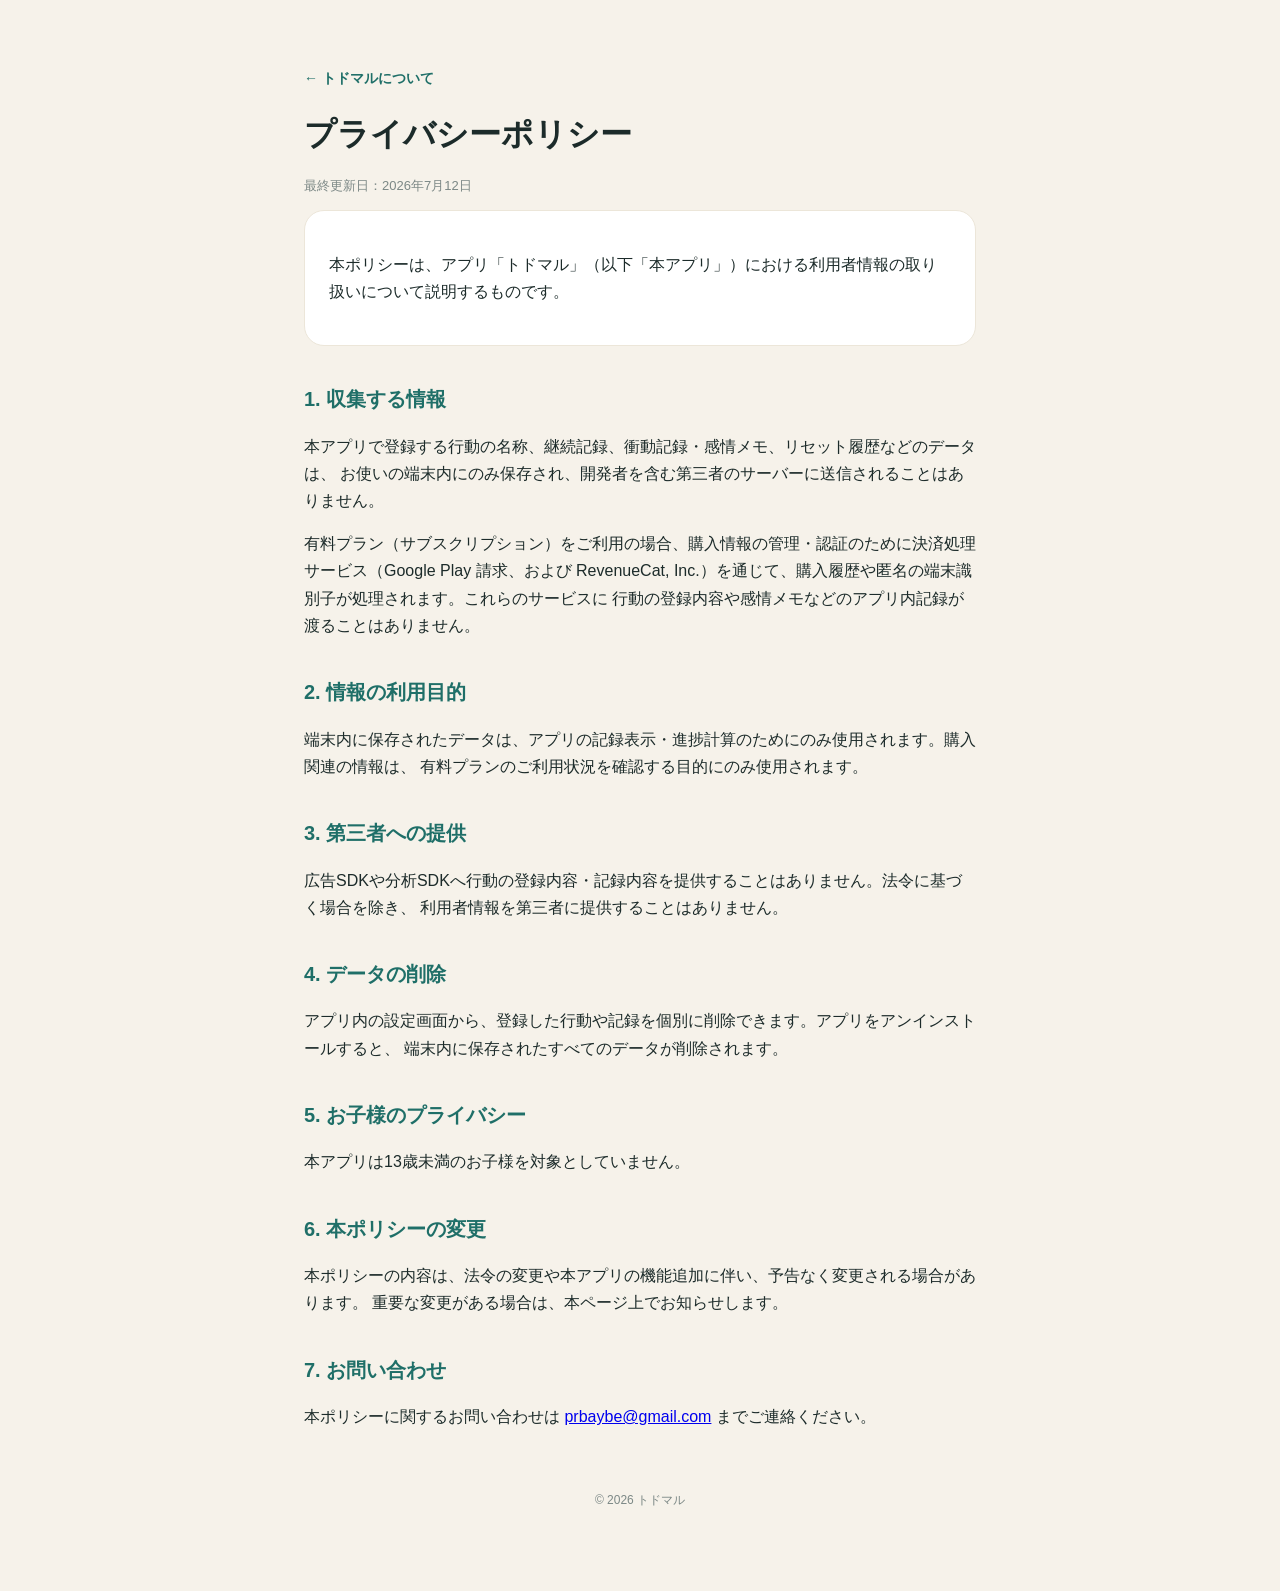
==== privacy.html @ 00b3ee55 "Initial site: landing page and privacy policy" ====
<!doctype html>
<html lang="ja">
<head>
<meta charset="utf-8">
<meta name="viewport" content="width=device-width, initial-scale=1">
<title>プライバシーポリシー | トドマル</title>
<link rel="icon" href="data:,">
<link rel="stylesheet" href="style.css">
</head>
<body>
<div class="wrap">

  <p><a class="back" href="index.html">← トドマルについて</a></p>
  <h1>プライバシーポリシー</h1>
  <p class="updated">最終更新日：2026年7月12日</p>

  <div class="card">
    <p>
      本ポリシーは、アプリ「トドマル」（以下「本アプリ」）における利用者情報の取り扱いについて説明するものです。
    </p>
  </div>

  <h2>1. 収集する情報</h2>
  <p>
    本アプリで登録する行動の名称、継続記録、衝動記録・感情メモ、リセット履歴などのデータは、
    お使いの端末内にのみ保存され、開発者を含む第三者のサーバーに送信されることはありません。
  </p>
  <p>
    有料プラン（サブスクリプション）をご利用の場合、購入情報の管理・認証のために決済処理サービス（Google Play
    請求、および RevenueCat, Inc.）を通じて、購入履歴や匿名の端末識別子が処理されます。これらのサービスに
    行動の登録内容や感情メモなどのアプリ内記録が渡ることはありません。
  </p>

  <h2>2. 情報の利用目的</h2>
  <p>
    端末内に保存されたデータは、アプリの記録表示・進捗計算のためにのみ使用されます。購入関連の情報は、
    有料プランのご利用状況を確認する目的にのみ使用されます。
  </p>

  <h2>3. 第三者への提供</h2>
  <p>
    広告SDKや分析SDKへ行動の登録内容・記録内容を提供することはありません。法令に基づく場合を除き、
    利用者情報を第三者に提供することはありません。
  </p>

  <h2>4. データの削除</h2>
  <p>
    アプリ内の設定画面から、登録した行動や記録を個別に削除できます。アプリをアンインストールすると、
    端末内に保存されたすべてのデータが削除されます。
  </p>

  <h2>5. お子様のプライバシー</h2>
  <p>
    本アプリは13歳未満のお子様を対象としていません。
  </p>

  <h2>6. 本ポリシーの変更</h2>
  <p>
    本ポリシーの内容は、法令の変更や本アプリの機能追加に伴い、予告なく変更される場合があります。
    重要な変更がある場合は、本ページ上でお知らせします。
  </p>

  <h2>7. お問い合わせ</h2>
  <p>
    本ポリシーに関するお問い合わせは <a href="mailto:prbaybe@gmail.com">prbaybe@gmail.com</a> までご連絡ください。
  </p>

  <footer>
    &copy; 2026 トドマル
  </footer>

</div>
</body>
</html>
---- style.css ----
:root {
  --bg: #F6F2EA;
  --card: #FFFFFF;
  --card-border: #ECE6D9;
  --text: #1C2B2A;
  --subtext: #7C8886;
  --teal: #1F6F68;
  --orange: #E8663D;
}

* { box-sizing: border-box; }

body {
  margin: 0;
  background: var(--bg);
  color: var(--text);
  font-family: -apple-system, BlinkMacSystemFont, "Segoe UI", Roboto, "Hiragino Kaku Gothic ProN", "Noto Sans JP", sans-serif;
  line-height: 1.7;
}

.wrap {
  max-width: 720px;
  margin: 0 auto;
  padding: 48px 24px 80px;
}

header.hero {
  text-align: center;
  margin-bottom: 40px;
}

.appname {
  color: var(--teal);
  font-weight: 800;
  font-size: 14px;
  letter-spacing: 3px;
}

h1 {
  font-size: 32px;
  margin: 8px 0 12px;
}

.tagline {
  color: var(--subtext);
  font-size: 16px;
  max-width: 480px;
  margin: 0 auto;
}

.card {
  background: var(--card);
  border: 1px solid var(--card-border);
  border-radius: 20px;
  padding: 24px;
  margin-bottom: 16px;
}

.features {
  list-style: none;
  padding: 0;
  margin: 0;
  display: grid;
  gap: 12px;
}

.features li {
  background: var(--card);
  border: 1px solid var(--card-border);
  border-radius: 16px;
  padding: 16px 20px;
  display: flex;
  gap: 12px;
  align-items: flex-start;
}

.features .dot {
  color: var(--orange);
  font-weight: 800;
  flex-shrink: 0;
}

.cta {
  display: flex;
  gap: 12px;
  justify-content: center;
  flex-wrap: wrap;
  margin-top: 32px;
}

.btn {
  display: inline-block;
  padding: 12px 24px;
  border-radius: 999px;
  text-decoration: none;
  font-weight: 700;
  font-size: 14px;
}

.btn.primary {
  background: var(--orange);
  color: #fff;
}

.btn.secondary {
  background: transparent;
  color: var(--teal);
  border: 1.5px solid var(--teal);
}

footer {
  text-align: center;
  color: var(--subtext);
  font-size: 12px;
  margin-top: 60px;
}

footer a { color: var(--subtext); }

h2 {
  font-size: 20px;
  color: var(--teal);
  margin-top: 36px;
}

p, li { color: var(--text); }

.updated {
  color: var(--subtext);
  font-size: 13px;
}

a.back {
  color: var(--teal);
  font-weight: 700;
  text-decoration: none;
  font-size: 14px;
}
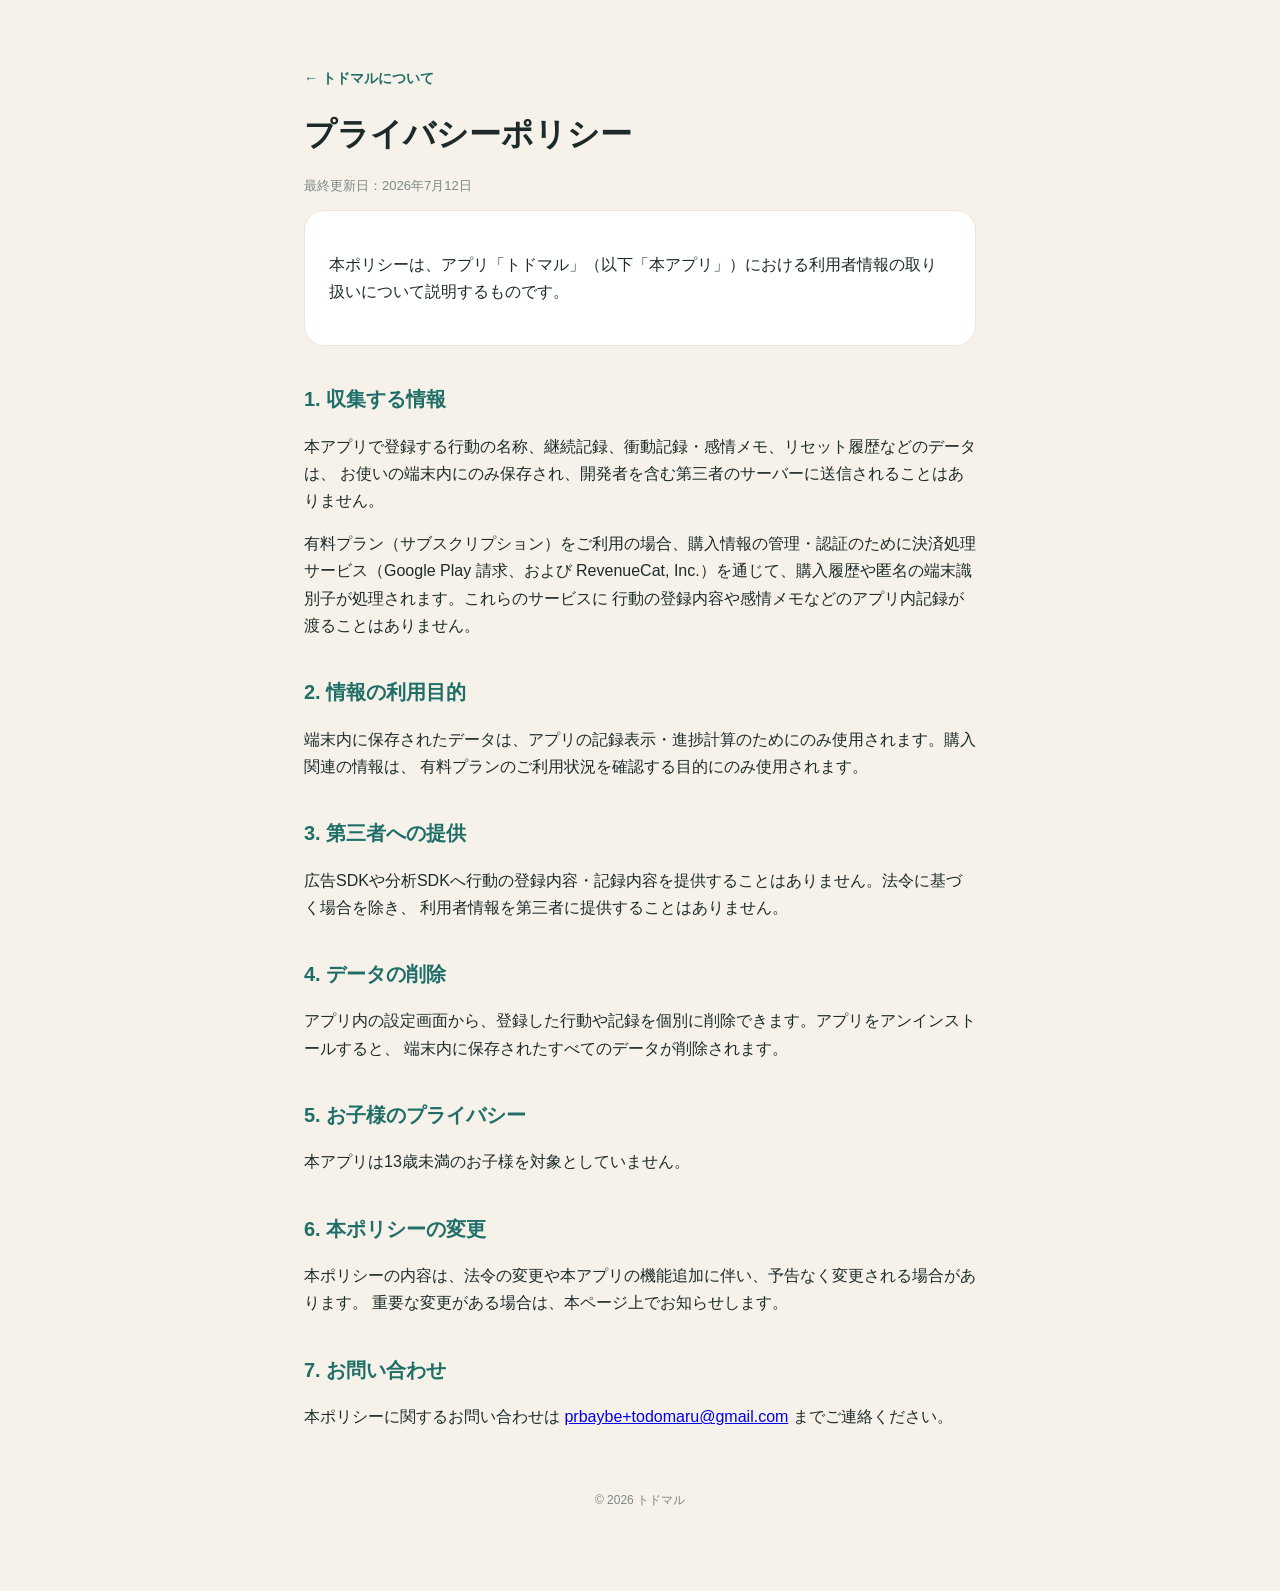
==== commit ef84b55b: "Update contact email to alias" ====
--- a/privacy.html
+++ b/privacy.html
@@ -62,7 +62,7 @@
 
   <h2>7. お問い合わせ</h2>
   <p>
-    本ポリシーに関するお問い合わせは <a href="mailto:prbaybe@gmail.com">prbaybe@gmail.com</a> までご連絡ください。
+    本ポリシーに関するお問い合わせは <a href="mailto:prbaybe+todomaru@gmail.com">prbaybe+todomaru@gmail.com</a> までご連絡ください。
   </p>
 
   <footer>
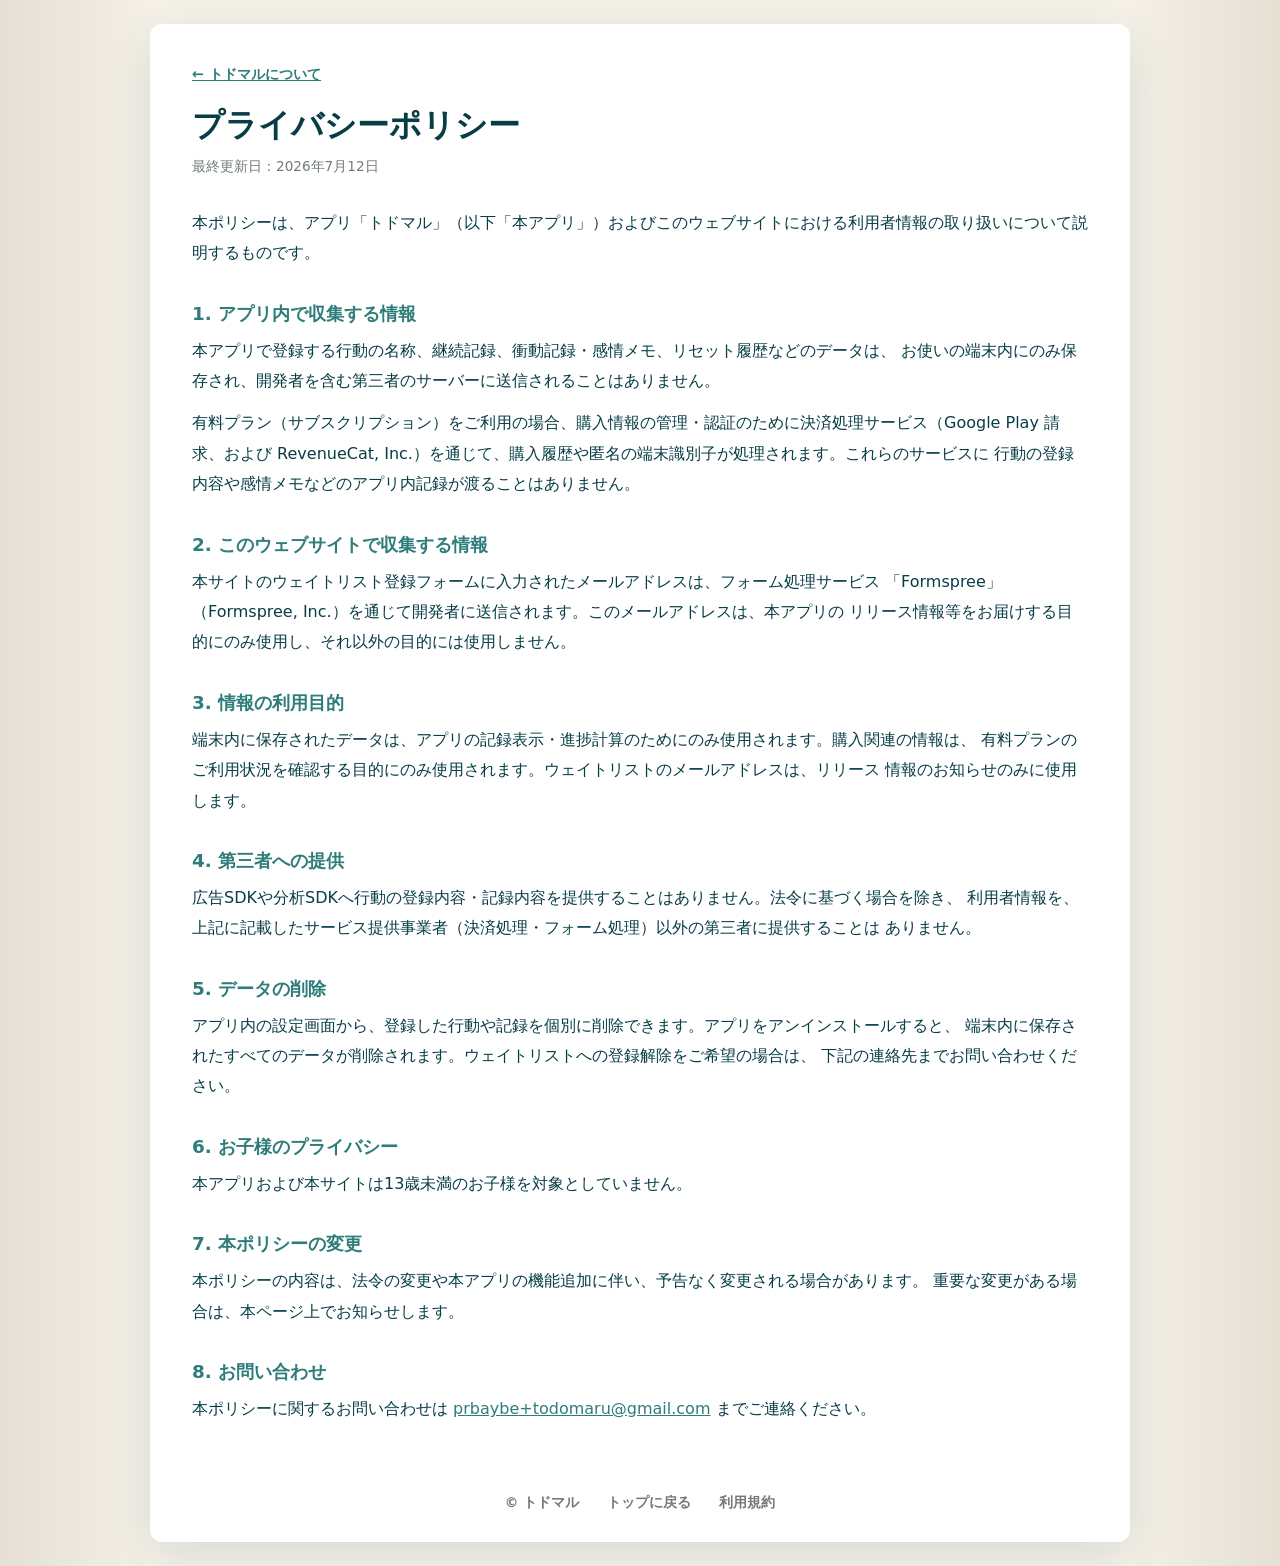
==== commit 285b574a: "Replace with full landing page design, add terms page, wire waitlist form to Formspree" ====
--- a/privacy.html
+++ b/privacy.html
@@ -4,71 +4,82 @@
 <meta charset="utf-8">
 <meta name="viewport" content="width=device-width, initial-scale=1">
 <title>プライバシーポリシー | トドマル</title>
-<link rel="icon" href="data:,">
-<link rel="stylesheet" href="style.css">
+<link rel="stylesheet" href="./styles.css">
 </head>
 <body>
-<div class="wrap">
+<main class="lp-card">
+  <div class="legal">
+    <a class="back-link" href="./index.html">← トドマルについて</a>
+    <h1>プライバシーポリシー</h1>
+    <p class="updated">最終更新日：2026年7月12日</p>
 
-  <p><a class="back" href="index.html">← トドマルについて</a></p>
-  <h1>プライバシーポリシー</h1>
-  <p class="updated">最終更新日：2026年7月12日</p>
+    <p>
+      本ポリシーは、アプリ「トドマル」（以下「本アプリ」）およびこのウェブサイトにおける利用者情報の取り扱いについて説明するものです。
+    </p>
 
-  <div class="card">
+    <h2>1. アプリ内で収集する情報</h2>
     <p>
-      本ポリシーは、アプリ「トドマル」（以下「本アプリ」）における利用者情報の取り扱いについて説明するものです。
+      本アプリで登録する行動の名称、継続記録、衝動記録・感情メモ、リセット履歴などのデータは、
+      お使いの端末内にのみ保存され、開発者を含む第三者のサーバーに送信されることはありません。
+    </p>
+    <p>
+      有料プラン（サブスクリプション）をご利用の場合、購入情報の管理・認証のために決済処理サービス（Google Play
+      請求、および RevenueCat, Inc.）を通じて、購入履歴や匿名の端末識別子が処理されます。これらのサービスに
+      行動の登録内容や感情メモなどのアプリ内記録が渡ることはありません。
+    </p>
+
+    <h2>2. このウェブサイトで収集する情報</h2>
+    <p>
+      本サイトのウェイトリスト登録フォームに入力されたメールアドレスは、フォーム処理サービス
+      「Formspree」（Formspree, Inc.）を通じて開発者に送信されます。このメールアドレスは、本アプリの
+      リリース情報等をお届けする目的にのみ使用し、それ以外の目的には使用しません。
+    </p>
+
+    <h2>3. 情報の利用目的</h2>
+    <p>
+      端末内に保存されたデータは、アプリの記録表示・進捗計算のためにのみ使用されます。購入関連の情報は、
+      有料プランのご利用状況を確認する目的にのみ使用されます。ウェイトリストのメールアドレスは、リリース
+      情報のお知らせのみに使用します。
+    </p>
+
+    <h2>4. 第三者への提供</h2>
+    <p>
+      広告SDKや分析SDKへ行動の登録内容・記録内容を提供することはありません。法令に基づく場合を除き、
+      利用者情報を、上記に記載したサービス提供事業者（決済処理・フォーム処理）以外の第三者に提供することは
+      ありません。
+    </p>
+
+    <h2>5. データの削除</h2>
+    <p>
+      アプリ内の設定画面から、登録した行動や記録を個別に削除できます。アプリをアンインストールすると、
+      端末内に保存されたすべてのデータが削除されます。ウェイトリストへの登録解除をご希望の場合は、
+      下記の連絡先までお問い合わせください。
+    </p>
+
+    <h2>6. お子様のプライバシー</h2>
+    <p>
+      本アプリおよび本サイトは13歳未満のお子様を対象としていません。
+    </p>
+
+    <h2>7. 本ポリシーの変更</h2>
+    <p>
+      本ポリシーの内容は、法令の変更や本アプリの機能追加に伴い、予告なく変更される場合があります。
+      重要な変更がある場合は、本ページ上でお知らせします。
+    </p>
+
+    <h2>8. お問い合わせ</h2>
+    <p>
+      本ポリシーに関するお問い合わせは
+      <a href="mailto:prbaybe+todomaru@gmail.com">prbaybe+todomaru@gmail.com</a>
+      までご連絡ください。
     </p>
   </div>
 
-  <h2>1. 収集する情報</h2>
-  <p>
-    本アプリで登録する行動の名称、継続記録、衝動記録・感情メモ、リセット履歴などのデータは、
-    お使いの端末内にのみ保存され、開発者を含む第三者のサーバーに送信されることはありません。
-  </p>
-  <p>
-    有料プラン（サブスクリプション）をご利用の場合、購入情報の管理・認証のために決済処理サービス（Google Play
-    請求、および RevenueCat, Inc.）を通じて、購入履歴や匿名の端末識別子が処理されます。これらのサービスに
-    行動の登録内容や感情メモなどのアプリ内記録が渡ることはありません。
-  </p>
-
-  <h2>2. 情報の利用目的</h2>
-  <p>
-    端末内に保存されたデータは、アプリの記録表示・進捗計算のためにのみ使用されます。購入関連の情報は、
-    有料プランのご利用状況を確認する目的にのみ使用されます。
-  </p>
-
-  <h2>3. 第三者への提供</h2>
-  <p>
-    広告SDKや分析SDKへ行動の登録内容・記録内容を提供することはありません。法令に基づく場合を除き、
-    利用者情報を第三者に提供することはありません。
-  </p>
-
-  <h2>4. データの削除</h2>
-  <p>
-    アプリ内の設定画面から、登録した行動や記録を個別に削除できます。アプリをアンインストールすると、
-    端末内に保存されたすべてのデータが削除されます。
-  </p>
-
-  <h2>5. お子様のプライバシー</h2>
-  <p>
-    本アプリは13歳未満のお子様を対象としていません。
-  </p>
-
-  <h2>6. 本ポリシーの変更</h2>
-  <p>
-    本ポリシーの内容は、法令の変更や本アプリの機能追加に伴い、予告なく変更される場合があります。
-    重要な変更がある場合は、本ページ上でお知らせします。
-  </p>
-
-  <h2>7. お問い合わせ</h2>
-  <p>
-    本ポリシーに関するお問い合わせは <a href="mailto:prbaybe+todomaru@gmail.com">prbaybe+todomaru@gmail.com</a> までご連絡ください。
-  </p>
-
-  <footer>
-    &copy; 2026 トドマル
+  <footer class="footer">
+    <span>© トドマル</span>
+    <a href="./index.html">トップに戻る</a>
+    <a href="./terms.html">利用規約</a>
   </footer>
-
-</div>
+</main>
 </body>
 </html>
--- a/styles.css
+++ b/styles.css
@@ -0,0 +1,414 @@
+:root {
+  --teal: #2e7d7b;
+  --teal-ink: #073d45;
+  --coral: #e07856;
+  --coral-dark: #cc6548;
+  --paper: #f5f1e8;
+  --surface: #fffdf8;
+  --line: #e8ded3;
+  --muted: #727a7d;
+  --chip: #d8f0ec;
+}
+
+* {
+  box-sizing: border-box;
+}
+
+html {
+  scroll-behavior: smooth;
+}
+
+body {
+  margin: 0;
+  background: linear-gradient(90deg, #e5dfd4, var(--paper) 12%, var(--paper) 88%, #e5dfd4);
+  color: var(--teal-ink);
+  font-family: "Hiragino Sans", "Yu Gothic", "Yu Gothic UI", "Noto Sans JP", system-ui, sans-serif;
+}
+
+button,
+input {
+  font: inherit;
+}
+
+a {
+  color: inherit;
+  text-decoration: none;
+}
+
+.lp-card {
+  width: min(980px, calc(100% - 28px));
+  margin: 24px auto;
+  background: #fff;
+  border-radius: 12px;
+  box-shadow: 0 14px 50px rgba(7, 61, 69, 0.12);
+  overflow: hidden;
+}
+
+.topbar {
+  display: flex;
+  align-items: center;
+  justify-content: space-between;
+  gap: 18px;
+  padding: 30px 32px 16px;
+}
+
+.logo-link img {
+  display: block;
+  width: clamp(150px, 25vw, 208px);
+  height: auto;
+}
+
+.top-cta,
+.signup button {
+  border: 0;
+  border-radius: 999px;
+  background: var(--coral);
+  color: #fff;
+  cursor: pointer;
+  font-weight: 800;
+  line-height: 1;
+  box-shadow: 0 13px 24px rgba(224, 120, 86, 0.18);
+  transition: background 0.16s ease, transform 0.16s ease, box-shadow 0.16s ease;
+}
+
+.top-cta {
+  padding: 18px 30px;
+  white-space: nowrap;
+}
+
+.top-cta:hover,
+.signup button:hover {
+  background: var(--coral-dark);
+  transform: translateY(-1px);
+  box-shadow: 0 16px 30px rgba(224, 120, 86, 0.26);
+}
+
+.hero {
+  position: relative;
+  padding: 0;
+}
+
+.signup {
+  display: grid;
+  gap: 12px;
+}
+
+.hero-reference {
+  display: block;
+  width: 100%;
+  height: auto;
+}
+
+.signup input {
+  width: 100%;
+  min-height: 58px;
+  border: 1.5px solid var(--line);
+  border-radius: 999px;
+  background: var(--surface);
+  color: var(--teal-ink);
+  outline: 0;
+  padding: 0 24px;
+  font-weight: 700;
+}
+
+.signup input:focus {
+  border-color: var(--teal);
+  box-shadow: 0 0 0 4px rgba(46, 125, 123, 0.12);
+}
+
+.signup button {
+  min-height: 58px;
+  padding: 0 26px;
+  font-size: 1rem;
+}
+
+.microcopy {
+  margin: 18px 0 0;
+  color: var(--muted);
+  font-size: 0.92rem;
+  font-weight: 700;
+}
+
+.microcopy::before {
+  content: "🔒 ";
+}
+
+.overlay-signup {
+  position: absolute;
+  left: 4.9%;
+  top: 58.2%;
+  width: 38.2%;
+  gap: 8px;
+}
+
+.overlay-signup input,
+.overlay-signup button {
+  min-height: clamp(42px, 6.7vw, 58px);
+  opacity: 0;
+}
+
+.overlay-signup button {
+  font-size: clamp(0.72rem, 1.8vw, 1rem);
+}
+
+.asset-section {
+  margin: 0 40px;
+  border-top: 1px solid var(--line);
+}
+
+.asset-section img {
+  display: block;
+  width: 100%;
+  height: auto;
+}
+
+.mobile-asset-grid,
+.mobile-steps {
+  display: none;
+}
+
+.category-section {
+  padding: 30px 0 0;
+}
+
+.steps-section {
+  padding: 28px 0 0;
+}
+
+.final-cta {
+  padding: 38px 42px 22px;
+}
+
+.cta-panel {
+  border-radius: 18px;
+  background: var(--teal);
+  color: #fff;
+  padding: 48px 42px;
+  text-align: center;
+}
+
+.cta-panel h2 {
+  margin: 0 0 24px;
+  font-size: clamp(1.7rem, 5vw, 2.4rem);
+  line-height: 1.3;
+}
+
+.final-signup {
+  grid-template-columns: 1fr auto;
+  max-width: 500px;
+  margin: 0 auto 22px;
+}
+
+.final-signup input {
+  min-height: 52px;
+}
+
+.final-signup button {
+  min-height: 52px;
+  white-space: nowrap;
+}
+
+.cta-panel p {
+  margin: 0;
+  font-weight: 700;
+}
+
+.footer {
+  display: flex;
+  justify-content: center;
+  gap: 28px;
+  padding: 10px 20px 30px;
+  color: #777;
+  font-size: 0.85rem;
+  font-weight: 700;
+}
+
+.toast {
+  position: fixed;
+  left: 50%;
+  bottom: 22px;
+  z-index: 10;
+  width: min(520px, calc(100% - 28px));
+  padding: 16px 20px;
+  border-radius: 14px;
+  background: var(--teal-ink);
+  color: #fff;
+  box-shadow: 0 18px 50px rgba(7, 61, 69, 0.22);
+  transform: translateX(-50%);
+  text-align: center;
+  font-weight: 800;
+}
+
+.sr-only {
+  position: absolute;
+  width: 1px;
+  height: 1px;
+  padding: 0;
+  margin: -1px;
+  overflow: hidden;
+  clip: rect(0, 0, 0, 0);
+  white-space: nowrap;
+  border: 0;
+}
+
+@media (max-width: 760px) {
+  .lp-card {
+    width: 100%;
+    margin: 0;
+    border-radius: 0;
+  }
+
+  .topbar {
+    position: sticky;
+    top: 0;
+    z-index: 5;
+    padding: 16px 18px;
+    background: rgba(255, 255, 255, 0.94);
+    border-bottom: 1px solid var(--line);
+    backdrop-filter: blur(14px);
+  }
+
+  .logo-link img {
+    width: 142px;
+  }
+
+  .top-cta {
+    padding: 13px 16px;
+    font-size: 0.82rem;
+  }
+
+  .hero {
+    overflow: hidden;
+  }
+
+  .hero-reference {
+    width: 100%;
+    max-width: none;
+    transform: none;
+  }
+
+  .overlay-signup {
+    left: 5.2%;
+    top: 58.5%;
+    width: 38%;
+  }
+
+  .asset-section {
+    margin: 0 20px;
+  }
+
+  .category-section {
+    padding-top: 24px;
+    overflow: hidden;
+  }
+
+  .category-section img {
+    width: 100%;
+    max-width: 100%;
+    transform: none;
+  }
+
+  .wide-asset {
+    display: none !important;
+  }
+
+  .mobile-asset-grid {
+    display: grid;
+    grid-template-columns: repeat(2, 1fr);
+    gap: 24px 16px;
+    align-items: start;
+    padding: 18px 0 8px;
+  }
+
+  .mobile-asset-grid img {
+    width: 100%;
+    max-width: 150px;
+    margin: 0 auto;
+  }
+
+  .mobile-steps {
+    display: grid;
+    justify-items: center;
+    gap: 22px;
+    padding: 18px 0 8px;
+  }
+
+  .mobile-steps h2 {
+    margin: 0 0 4px;
+    color: var(--teal-ink);
+    font-size: 1.75rem;
+    line-height: 1.25;
+    text-align: center;
+  }
+
+  .mobile-steps img {
+    width: min(100%, 260px);
+    max-width: 260px;
+    transform: none;
+  }
+
+  .final-cta {
+    padding: 30px 20px 18px;
+  }
+
+  .cta-panel {
+    padding: 34px 18px;
+  }
+
+  .final-signup {
+    grid-template-columns: 1fr;
+  }
+
+  .footer {
+    flex-wrap: wrap;
+    gap: 12px 18px;
+    font-size: 0.78rem;
+  }
+}
+
+/* Legal pages (privacy / terms) */
+.legal {
+  padding: 40px 42px 48px;
+}
+
+.legal .back-link {
+  display: inline-block;
+  margin-bottom: 20px;
+  color: var(--teal);
+  font-weight: 800;
+  font-size: 0.9rem;
+}
+
+.legal h1 {
+  margin: 0 0 6px;
+  font-size: clamp(1.6rem, 4vw, 2rem);
+}
+
+.legal .updated {
+  color: var(--muted);
+  font-size: 0.85rem;
+  margin: 0 0 28px;
+}
+
+.legal h2 {
+  color: var(--teal);
+  font-size: 1.15rem;
+  margin: 32px 0 10px;
+}
+
+.legal p,
+.legal li {
+  line-height: 1.9;
+  margin: 0 0 12px;
+}
+
+.legal a {
+  color: var(--teal);
+  text-decoration: underline;
+}
+
+@media (max-width: 760px) {
+  .legal {
+    padding: 24px 20px 36px;
+  }
+}
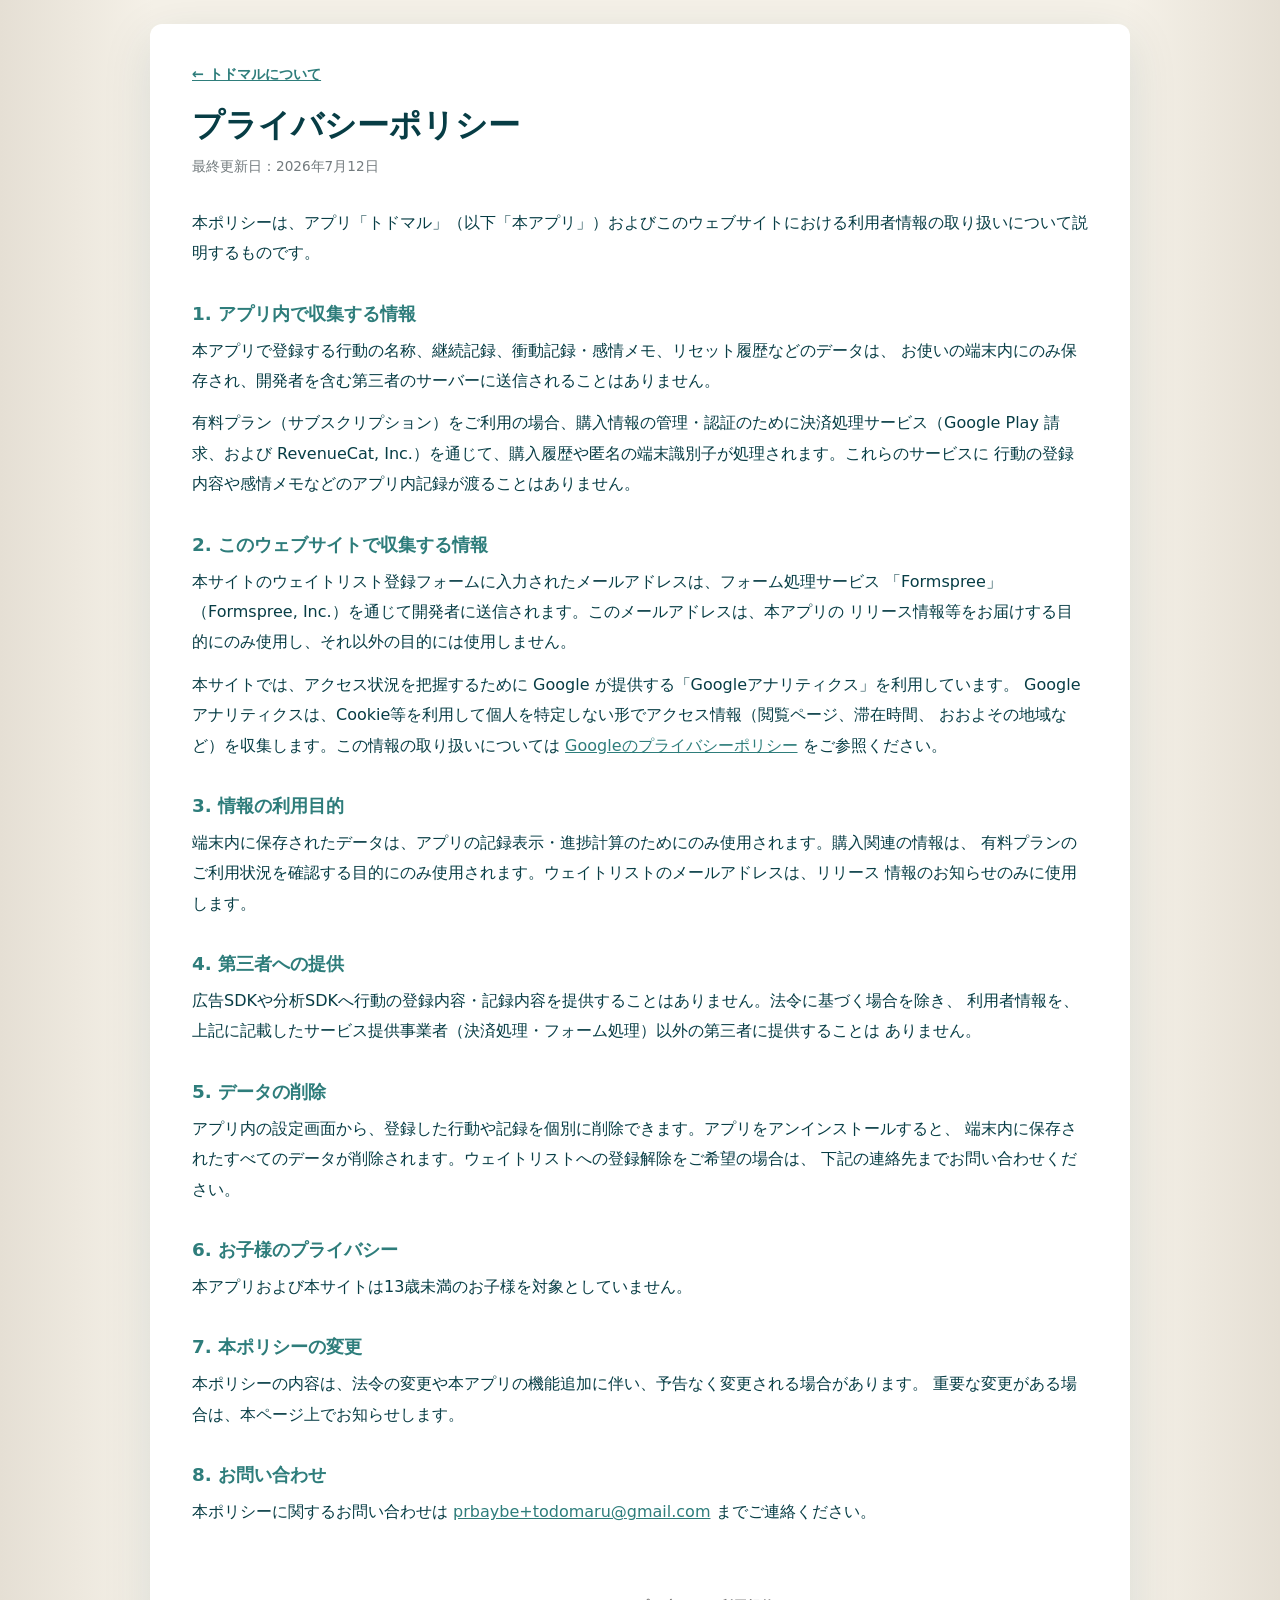
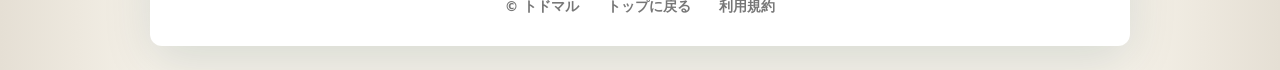
==== commit c2ce8f8c: "Add Google Analytics tag to all pages, disclose in privacy policy" ====
--- a/privacy.html
+++ b/privacy.html
@@ -5,6 +5,14 @@
 <meta name="viewport" content="width=device-width, initial-scale=1">
 <title>プライバシーポリシー | トドマル</title>
 <link rel="stylesheet" href="./styles.css">
+<!-- Google tag (gtag.js) -->
+<script async src="https://www.googletagmanager.com/gtag/js?id=G-MYEZZKP1EB"></script>
+<script>
+  window.dataLayer = window.dataLayer || [];
+  function gtag(){dataLayer.push(arguments);}
+  gtag('js', new Date());
+  gtag('config', 'G-MYEZZKP1EB');
+</script>
 </head>
 <body>
 <main class="lp-card">
@@ -33,6 +41,13 @@
       本サイトのウェイトリスト登録フォームに入力されたメールアドレスは、フォーム処理サービス
       「Formspree」（Formspree, Inc.）を通じて開発者に送信されます。このメールアドレスは、本アプリの
       リリース情報等をお届けする目的にのみ使用し、それ以外の目的には使用しません。
+    </p>
+    <p>
+      本サイトでは、アクセス状況を把握するために Google が提供する「Googleアナリティクス」を利用しています。
+      Googleアナリティクスは、Cookie等を利用して個人を特定しない形でアクセス情報（閲覧ページ、滞在時間、
+      おおよその地域など）を収集します。この情報の取り扱いについては
+      <a href="https://policies.google.com/privacy" target="_blank" rel="noopener">Googleのプライバシーポリシー</a>
+      をご参照ください。
     </p>
 
     <h2>3. 情報の利用目的</h2>
--- a/styles.css
+++ b/styles.css
@@ -133,22 +133,33 @@
   content: "🔒 ";
 }
 
-.overlay-signup {
+.hero-signup-wrap {
   position: absolute;
   left: 4.9%;
-  top: 58.2%;
-  width: 38.2%;
-  gap: 8px;
-}
-
-.overlay-signup input,
-.overlay-signup button {
-  min-height: clamp(42px, 6.7vw, 58px);
-  opacity: 0;
-}
-
-.overlay-signup button {
-  font-size: clamp(0.72rem, 1.8vw, 1rem);
+  top: 61.8%;
+  width: 39%;
+}
+
+.hero-signup-wrap .signup {
+  gap: 10px;
+}
+
+.hero-signup-wrap input,
+.hero-signup-wrap button {
+  min-height: clamp(40px, 6.2vw, 58px);
+  font-size: clamp(0.75rem, 1.7vw, 1rem);
+}
+
+.hero-signup-wrap input {
+  padding: 0 clamp(14px, 2.5vw, 24px);
+}
+
+.hero-note {
+  margin: 10px 0 0;
+  color: var(--muted);
+  font-size: clamp(0.68rem, 1.5vw, 0.85rem);
+  font-weight: 700;
+  line-height: 1.4;
 }
 
 .asset-section {
@@ -287,10 +298,10 @@
     transform: none;
   }
 
-  .overlay-signup {
+  .hero-signup-wrap {
     left: 5.2%;
-    top: 58.5%;
-    width: 38%;
+    top: 62%;
+    width: 38.5%;
   }
 
   .asset-section {
@@ -329,7 +340,7 @@
   .mobile-steps {
     display: grid;
     justify-items: center;
-    gap: 22px;
+    gap: 40px;
     padding: 18px 0 8px;
   }
 
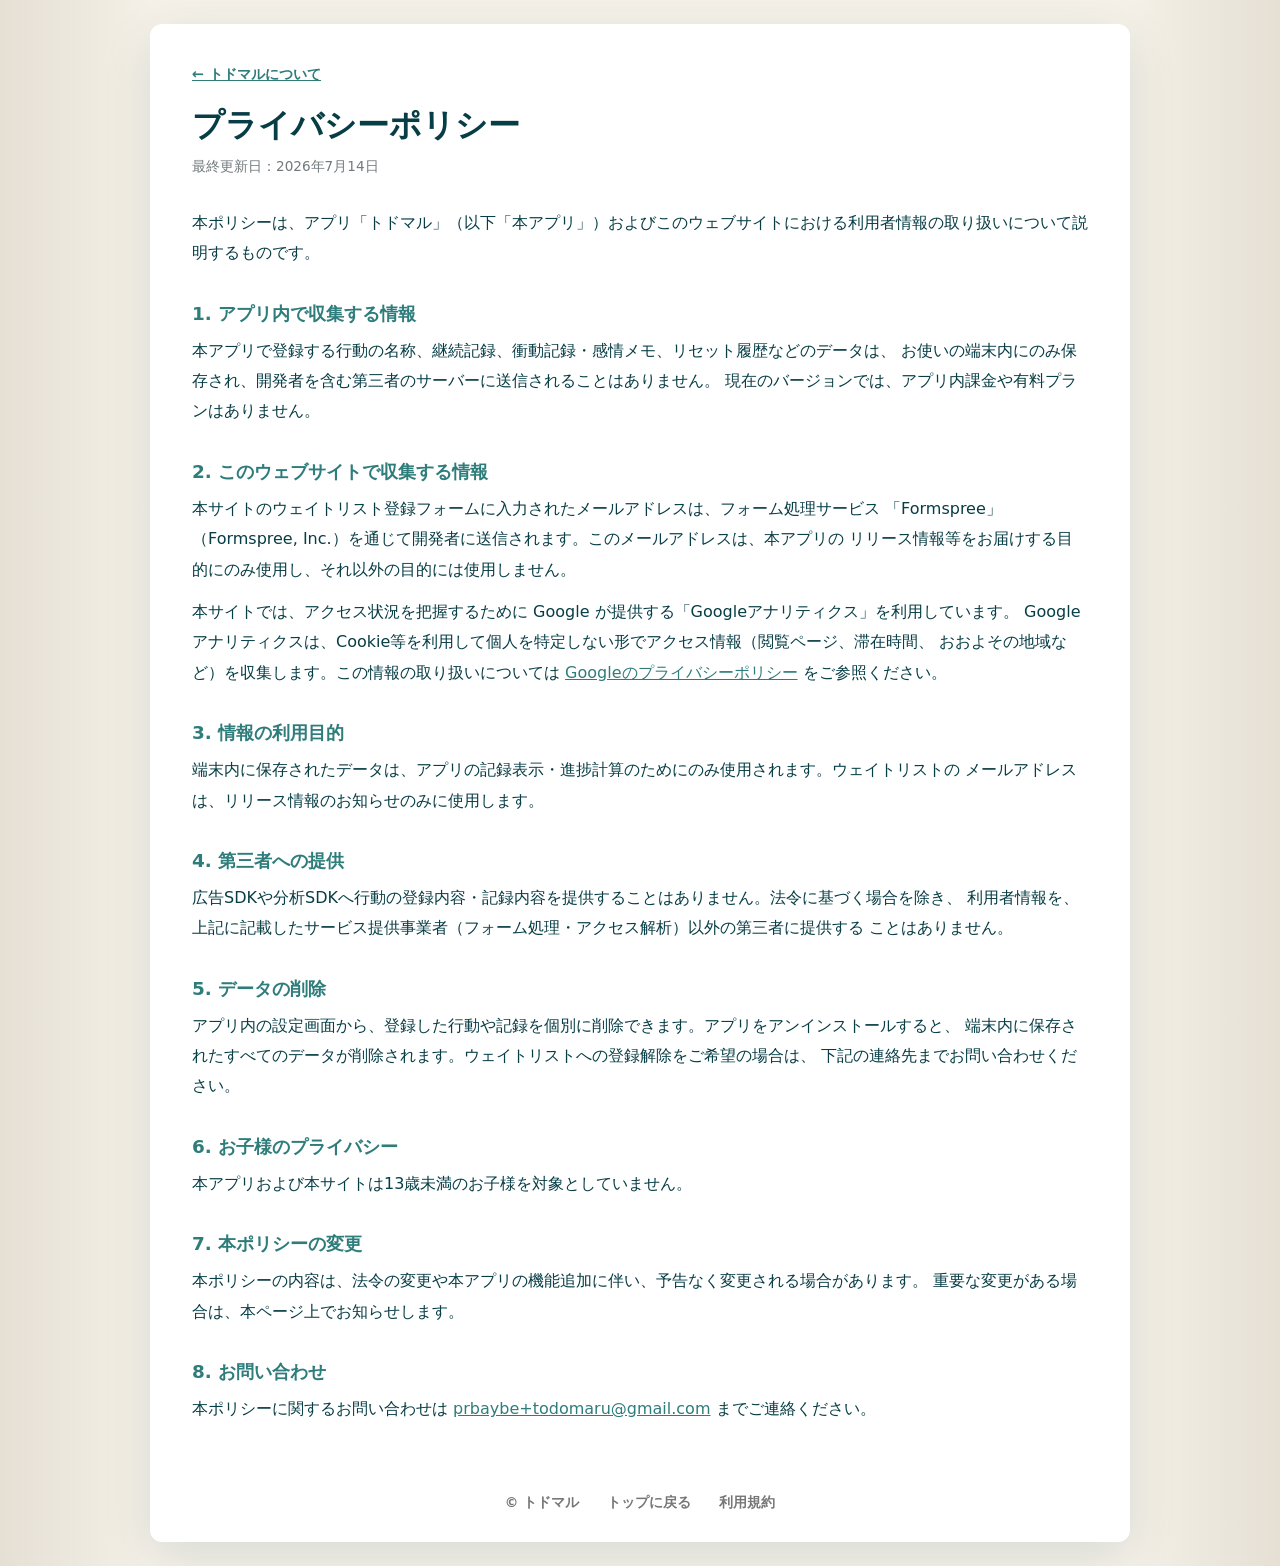
==== commit 96a2e7d7: "Update privacy policy and terms to match free MVP (remove stale RevenueCat/subscription wording)" ====
--- a/privacy.html
+++ b/privacy.html
@@ -19,7 +19,7 @@
   <div class="legal">
     <a class="back-link" href="./index.html">← トドマルについて</a>
     <h1>プライバシーポリシー</h1>
-    <p class="updated">最終更新日：2026年7月12日</p>
+    <p class="updated">最終更新日：2026年7月14日</p>
 
     <p>
       本ポリシーは、アプリ「トドマル」（以下「本アプリ」）およびこのウェブサイトにおける利用者情報の取り扱いについて説明するものです。
@@ -29,11 +29,7 @@
     <p>
       本アプリで登録する行動の名称、継続記録、衝動記録・感情メモ、リセット履歴などのデータは、
       お使いの端末内にのみ保存され、開発者を含む第三者のサーバーに送信されることはありません。
-    </p>
-    <p>
-      有料プラン（サブスクリプション）をご利用の場合、購入情報の管理・認証のために決済処理サービス（Google Play
-      請求、および RevenueCat, Inc.）を通じて、購入履歴や匿名の端末識別子が処理されます。これらのサービスに
-      行動の登録内容や感情メモなどのアプリ内記録が渡ることはありません。
+      現在のバージョンでは、アプリ内課金や有料プランはありません。
     </p>
 
     <h2>2. このウェブサイトで収集する情報</h2>
@@ -52,16 +48,15 @@
 
     <h2>3. 情報の利用目的</h2>
     <p>
-      端末内に保存されたデータは、アプリの記録表示・進捗計算のためにのみ使用されます。購入関連の情報は、
-      有料プランのご利用状況を確認する目的にのみ使用されます。ウェイトリストのメールアドレスは、リリース
-      情報のお知らせのみに使用します。
+      端末内に保存されたデータは、アプリの記録表示・進捗計算のためにのみ使用されます。ウェイトリストの
+      メールアドレスは、リリース情報のお知らせのみに使用します。
     </p>
 
     <h2>4. 第三者への提供</h2>
     <p>
       広告SDKや分析SDKへ行動の登録内容・記録内容を提供することはありません。法令に基づく場合を除き、
-      利用者情報を、上記に記載したサービス提供事業者（決済処理・フォーム処理）以外の第三者に提供することは
-      ありません。
+      利用者情報を、上記に記載したサービス提供事業者（フォーム処理・アクセス解析）以外の第三者に提供する
+      ことはありません。
     </p>
 
     <h2>5. データの削除</h2>
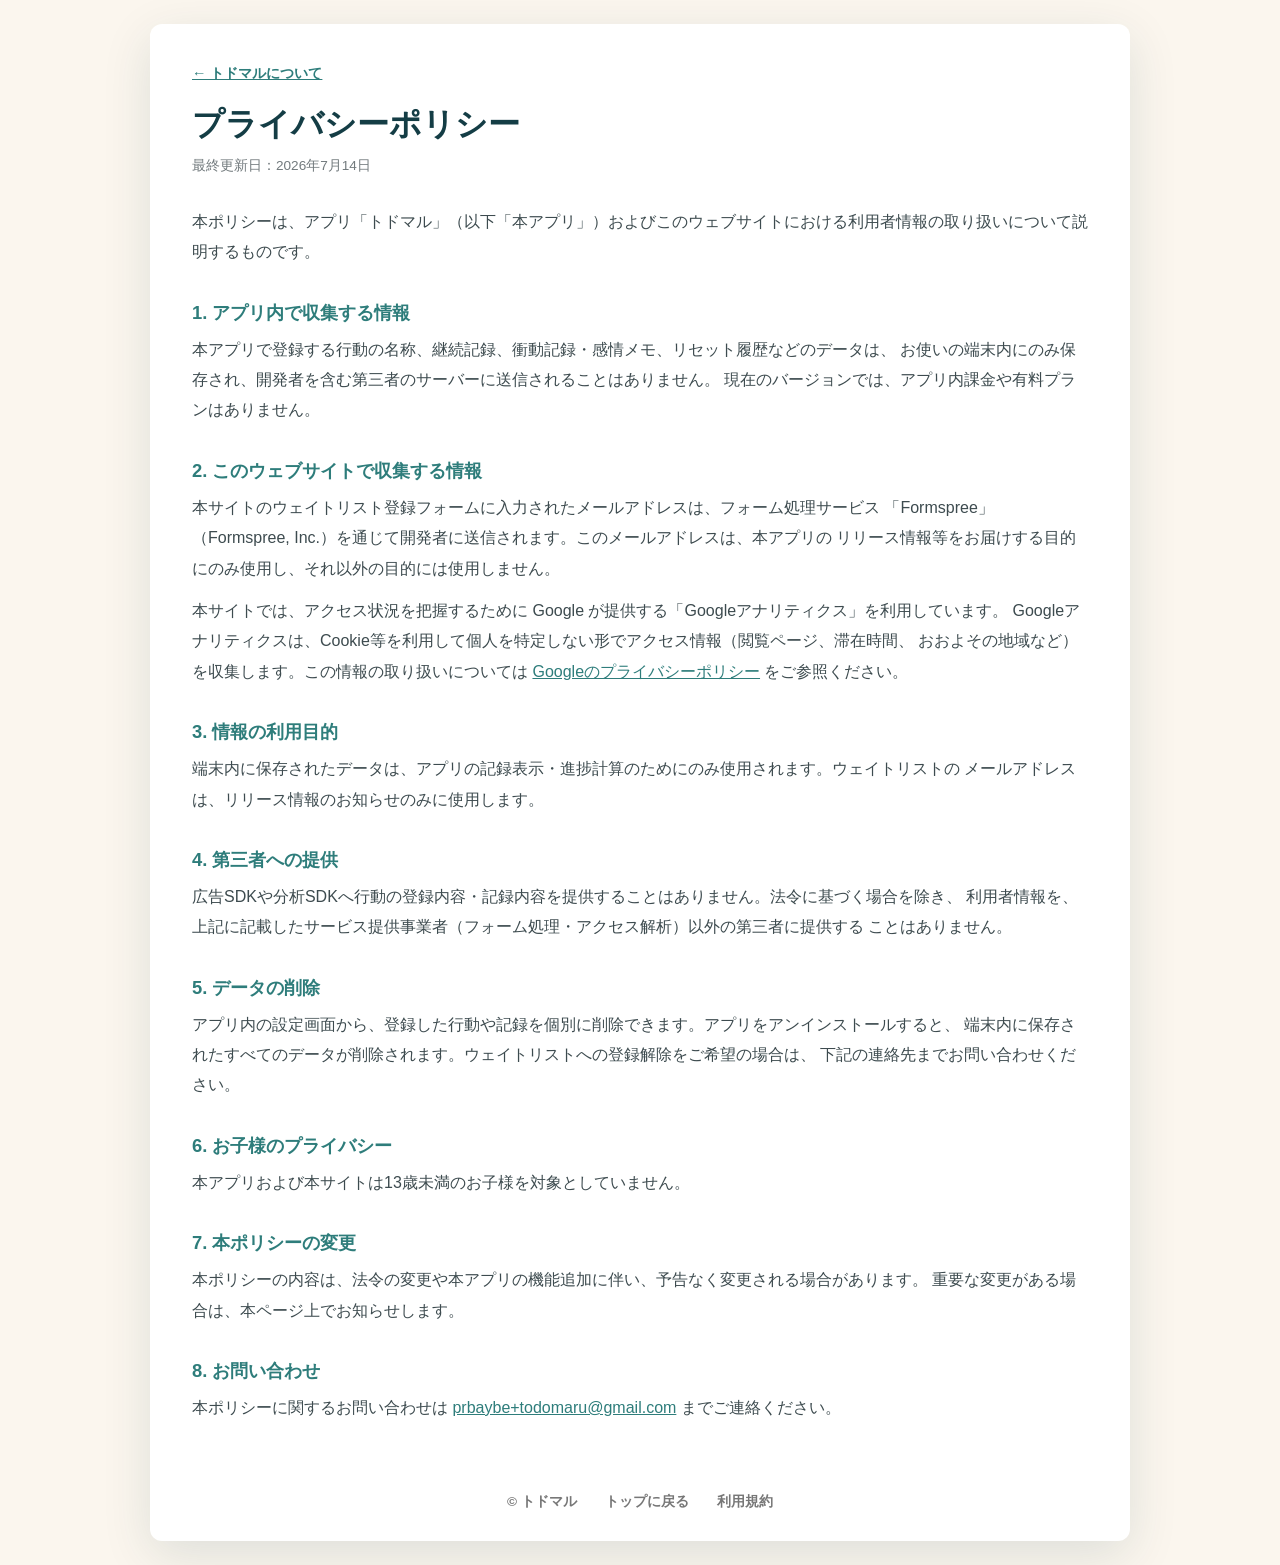
==== commit 0fc59fcb: "Update site design with new hero, phone mockup, and logo mark Refreshes index.html/styles.css with a" ====
--- a/privacy.html
+++ b/privacy.html
@@ -4,6 +4,7 @@
 <meta charset="utf-8">
 <meta name="viewport" content="width=device-width, initial-scale=1">
 <title>プライバシーポリシー | トドマル</title>
+<link rel="icon" href="./assets/logo-mark.svg" type="image/svg+xml">
 <link rel="stylesheet" href="./styles.css">
 <!-- Google tag (gtag.js) -->
 <script async src="https://www.googletagmanager.com/gtag/js?id=G-MYEZZKP1EB"></script>
--- a/styles.css
+++ b/styles.css
@@ -1,239 +1,327 @@
 :root {
-  --teal: #2e7d7b;
-  --teal-ink: #073d45;
-  --coral: #e07856;
-  --coral-dark: #cc6548;
-  --paper: #f5f1e8;
-  --surface: #fffdf8;
-  --line: #e8ded3;
-  --muted: #727a7d;
-  --chip: #d8f0ec;
-}
-
-* {
-  box-sizing: border-box;
-}
-
-html {
-  scroll-behavior: smooth;
-}
-
-body {
+  --teal: #2E7D7B;
+  --coral: #E07856;
+  --off-white: #FBF6EE;
+  --surface-white: #FFFDF8;
+  --ink: #143D45;
+  --body-text: #3D4B4F;
+  --muted-gray: #8C8C8C;
+  --divider: #E8DED3;
+  --soft-mint: #D7ECE8;
+  --soft-peach: #F8DCCB;
+  --soft-yellow: #F8E8AC;
+  --teal-ink: #073D45;
+  --muted: #727A7D;
+}
+
+* { box-sizing: border-box; }
+
+html, body {
   margin: 0;
-  background: linear-gradient(90deg, #e5dfd4, var(--paper) 12%, var(--paper) 88%, #e5dfd4);
-  color: var(--teal-ink);
-  font-family: "Hiragino Sans", "Yu Gothic", "Yu Gothic UI", "Noto Sans JP", system-ui, sans-serif;
-}
-
-button,
-input {
-  font: inherit;
-}
-
-a {
-  color: inherit;
-  text-decoration: none;
-}
-
-.lp-card {
-  width: min(980px, calc(100% - 28px));
-  margin: 24px auto;
-  background: #fff;
-  border-radius: 12px;
-  box-shadow: 0 14px 50px rgba(7, 61, 69, 0.12);
-  overflow: hidden;
-}
-
-.topbar {
-  display: flex;
-  align-items: center;
-  justify-content: space-between;
-  gap: 18px;
-  padding: 30px 32px 16px;
-}
-
-.logo-link img {
-  display: block;
-  width: clamp(150px, 25vw, 208px);
-  height: auto;
-}
-
-.top-cta,
-.signup button {
-  border: 0;
+  background: var(--off-white);
+  font-family: 'Noto Sans JP', 'Hiragino Sans', 'Yu Gothic', sans-serif;
+  color: var(--body-text);
+}
+
+a { color: var(--teal); text-decoration: none; }
+a:hover { color: var(--coral); }
+
+.visually-hidden {
+  position: absolute; width: 1px; height: 1px;
+  margin: -1px; padding: 0; overflow: hidden;
+  clip: rect(0,0,0,0); white-space: nowrap; border: 0;
+}
+
+.page-wrap { max-width: 1440px; margin: 0 auto; overflow: hidden; }
+
+.btn {
+  display: inline-block;
+  font-weight: 700;
   border-radius: 999px;
-  background: var(--coral);
-  color: #fff;
+  white-space: nowrap;
+  border: none;
   cursor: pointer;
-  font-weight: 800;
-  line-height: 1;
-  box-shadow: 0 13px 24px rgba(224, 120, 86, 0.18);
-  transition: background 0.16s ease, transform 0.16s ease, box-shadow 0.16s ease;
-}
-
-.top-cta {
-  padding: 18px 30px;
-  white-space: nowrap;
-}
-
-.top-cta:hover,
-.signup button:hover {
-  background: var(--coral-dark);
-  transform: translateY(-1px);
-  box-shadow: 0 16px 30px rgba(224, 120, 86, 0.26);
-}
-
+  font-family: inherit;
+}
+.btn-cta { background: var(--coral); color: #FFFFFF; }
+
+@keyframes pulse {
+  0%, 100% { transform: scale(1); opacity: .6; }
+  50% { transform: scale(1.15); opacity: 0; }
+}
+
+/* ---------- header ---------- */
+.site-header {
+  display: flex; align-items: center; justify-content: space-between;
+  flex-wrap: wrap; row-gap: 12px;
+  border-bottom: 1px solid var(--divider);
+}
+.logo { display: flex; align-items: center; gap: 12px; }
+.logo-mark { display: block; width: 40px; height: 40px; border-radius: 9px; }
+.logo-word { font-weight: 900; color: var(--teal); }
+
+/* ---------- hero ---------- */
 .hero {
-  position: relative;
-  padding: 0;
-}
-
-.signup {
-  display: grid;
-  gap: 12px;
-}
-
-.hero-reference {
-  display: block;
-  width: 100%;
-  height: auto;
-}
-
-.signup input {
-  width: 100%;
-  min-height: 58px;
-  border: 1.5px solid var(--line);
-  border-radius: 999px;
-  background: var(--surface);
-  color: var(--teal-ink);
-  outline: 0;
-  padding: 0 24px;
-  font-weight: 700;
-}
-
-.signup input:focus {
-  border-color: var(--teal);
-  box-shadow: 0 0 0 4px rgba(46, 125, 123, 0.12);
-}
-
-.signup button {
-  min-height: 58px;
-  padding: 0 26px;
-  font-size: 1rem;
-}
-
-.microcopy {
-  margin: 18px 0 0;
-  color: var(--muted);
-  font-size: 0.92rem;
-  font-weight: 700;
-}
-
-.microcopy::before {
-  content: "🔒 ";
-}
-
-.hero-signup-wrap {
-  position: absolute;
-  left: 4.9%;
-  top: 61.8%;
-  width: 39%;
-}
-
-.hero-signup-wrap .signup {
-  gap: 10px;
-}
-
-.hero-signup-wrap input,
-.hero-signup-wrap button {
-  min-height: clamp(40px, 6.2vw, 58px);
-  font-size: clamp(0.75rem, 1.7vw, 1rem);
-}
-
-.hero-signup-wrap input {
-  padding: 0 clamp(14px, 2.5vw, 24px);
-}
-
-.hero-note {
-  margin: 10px 0 0;
-  color: var(--muted);
-  font-size: clamp(0.68rem, 1.5vw, 0.85rem);
-  font-weight: 700;
-  line-height: 1.4;
-}
-
-.asset-section {
-  margin: 0 40px;
-  border-top: 1px solid var(--line);
-}
-
-.asset-section img {
-  display: block;
-  width: 100%;
-  height: auto;
-}
-
-.mobile-asset-grid,
-.mobile-steps {
+  display: flex; align-items: center; justify-content: space-between;
+  flex-wrap: wrap;
+}
+.hero-copy h1 { font-weight: 900; color: var(--ink); line-height: 1.2; margin: 0 0 24px 0; }
+.hero-copy p { font-weight: 500; color: var(--body-text); line-height: 1.6; margin: 0; }
+
+.cta-row { display: flex; flex-wrap: wrap; }
+.cta-row input[type="email"] {
+  font-family: inherit; font-weight: 500; color: var(--ink);
+  background: var(--surface-white); border: 1px solid var(--divider);
+  border-radius: 999px; outline: none;
+}
+.cta-row input[type="email"]::placeholder { color: var(--muted-gray); }
+.cta-row input[type="email"]:focus { border-color: var(--teal); box-shadow: 0 0 0 4px rgba(46,125,123,0.12); }
+
+/* ---------- phone mockup ---------- */
+.phone-mockup { position: relative; }
+.phone-frame { background: #111111; box-shadow: 0 30px 60px -20px rgba(20,61,69,0.35); }
+.phone-screen { background: var(--surface-white); overflow: hidden; position: relative; }
+.phone-notch { position: absolute; top: 0; left: 50%; transform: translateX(-50%); background: #111111; z-index: 2; }
+.status-bar { display: flex; justify-content: space-between; align-items: center; font-weight: 700; color: var(--ink); }
+.status-icons { display: flex; gap: 4px; align-items: center; }
+.screen-title-row { display: flex; justify-content: space-between; align-items: center; }
+.screen-title { font-weight: 700; color: var(--ink); }
+
+.habit-card { background: #FFFFFF; border: 1px solid var(--divider); }
+.habit-card-head { display: flex; align-items: center; }
+.habit-card-icon { border-radius: 50%; display: flex; align-items: center; justify-content: center; flex-shrink: 0; }
+.icon-mint { background: var(--soft-mint); }
+.icon-peach { background: var(--soft-peach); }
+.icon-yellow { background: var(--soft-yellow); }
+.habit-card-title { font-weight: 700; color: var(--ink); }
+.habit-card-stat { display: flex; justify-content: space-between; color: var(--muted-gray); }
+.stat-value { color: var(--ink); font-weight: 700; }
+.progress-track { background: var(--divider); border-radius: 999px; overflow: hidden; }
+.progress-fill { background: var(--teal); height: 100%; }
+.habit-card-week { color: var(--muted-gray); }
+
+.main-action-row { display: flex; justify-content: center; }
+.main-action { position: relative; display: flex; align-items: center; justify-content: center; }
+.main-action-pulse {
+  position: absolute; inset: 0; border-radius: 50%;
+  background: var(--coral); opacity: .25;
+  animation: pulse 2.2s ease-out infinite;
   display: none;
 }
-
-.category-section {
-  padding: 30px 0 0;
-}
-
-.steps-section {
-  padding: 28px 0 0;
-}
-
-.final-cta {
-  padding: 38px 42px 22px;
-}
-
-.cta-panel {
-  border-radius: 18px;
+.main-action-button {
+  position: relative; border-radius: 50%; background: var(--coral);
+  display: flex; align-items: center; justify-content: center;
+  box-shadow: 0 10px 24px -8px rgba(224,120,86,0.6);
+  color: #FFFFFF; font-weight: 700;
+}
+
+.tab-bar { display: flex; justify-content: space-around; border-top: 1px solid var(--divider); }
+.tab-item { display: flex; flex-direction: column; align-items: center; gap: 4px; color: var(--muted-gray); }
+.tab-item span { color: var(--muted-gray); }
+.tab-active span { color: var(--teal); font-weight: 700; }
+
+/* ---------- dividers ---------- */
+.divider { border: none; border-top: 1px solid var(--divider); }
+
+/* ---------- habit categories ---------- */
+.habit-grid { display: grid; grid-template-columns: repeat(4, 1fr); }
+.habit-item { display: flex; flex-direction: column; align-items: center; }
+.habit-icon { border-radius: 50%; display: flex; align-items: center; justify-content: center; }
+.habit-label { font-weight: 700; color: var(--ink); text-align: center; line-height: 1.4; }
+
+/* ---------- 3 steps ---------- */
+.steps h2 { text-align: center; font-weight: 700; color: var(--ink); }
+.step-grid { display: grid; }
+.step-card { display: flex; flex-direction: column; align-items: center; text-align: center; }
+.step-icon-box {
+  position: relative; background: var(--surface-white); border: 1px solid var(--divider);
+  display: flex; align-items: center; justify-content: center; flex-shrink: 0;
+}
+.step-badge {
+  position: absolute; border-radius: 50%; background: var(--teal); color: #FFFFFF;
+  font-weight: 700; display: flex; align-items: center; justify-content: center;
+}
+.step-mini-action {
+  position: relative; border-radius: 50%; background: var(--coral);
+  display: flex; align-items: center; justify-content: center;
+  box-shadow: 0 8px 16px -6px rgba(224,120,86,0.6);
+  color: #FFFFFF; font-weight: 700;
+}
+.step-title { font-weight: 700; color: var(--ink); }
+.step-desc { font-weight: 500; color: var(--body-text); line-height: 1.6; }
+
+/* ---------- closing cta ---------- */
+.closing-cta {
   background: var(--teal);
-  color: #fff;
-  padding: 48px 42px;
-  text-align: center;
-}
-
-.cta-panel h2 {
-  margin: 0 0 24px;
-  font-size: clamp(1.7rem, 5vw, 2.4rem);
-  line-height: 1.3;
-}
-
-.final-signup {
-  grid-template-columns: 1fr auto;
-  max-width: 500px;
-  margin: 0 auto 22px;
-}
-
-.final-signup input {
-  min-height: 52px;
-}
-
-.final-signup button {
-  min-height: 52px;
-  white-space: nowrap;
-}
-
-.cta-panel p {
-  margin: 0;
-  font-weight: 700;
-}
-
-.footer {
-  display: flex;
-  justify-content: center;
-  gap: 28px;
-  padding: 10px 20px 30px;
-  color: #777;
-  font-size: 0.85rem;
-  font-weight: 700;
-}
-
+  display: flex; flex-direction: column; align-items: center; text-align: center;
+  position: relative; overflow: hidden;
+}
+.closing-deco { position: absolute; right: -40px; bottom: -60px; opacity: 0.15; }
+.closing-cta h2 { font-weight: 700; color: #FFFFFF; margin: 0; }
+.closing-caption { font-weight: 500; color: rgba(255,255,255,0.8); margin: 0; }
+
+/* ---------- footer ---------- */
+.site-footer {
+  display: flex; flex-wrap: wrap; justify-content: center;
+  color: var(--muted-gray); font-weight: 500;
+}
+.site-footer a { color: var(--muted-gray); }
+.site-footer a:hover { color: var(--coral); }
+
+/* =====================================================================
+   Desktop (>=768px) — sizes from TodoMaru LP.dc.html
+   ===================================================================== */
+@media (min-width: 768px) {
+  .site-header { padding: 24px 64px; }
+  .logo-word { font-size: 24px; }
+  .site-header .btn-cta { font-size: 15px; padding: 12px 24px; }
+
+  .hero { gap: 40px; padding: 80px 64px 40px 64px; }
+  .hero-copy { max-width: 520px; min-width: 320px; }
+  .hero-copy h1 { font-size: 64px; }
+  .hero-copy p { font-size: 18px; }
+
+  .phone-mockup { width: 340px; min-width: 300px; }
+  .phone-frame { border-radius: 44px; padding: 14px; }
+  .phone-screen { border-radius: 32px; }
+  .phone-notch { width: 120px; height: 22px; border-radius: 0 0 16px 16px; }
+  .status-bar { padding: 18px 24px 6px 24px; font-size: 14px; }
+  .screen-title-row { padding: 8px 24px 16px 24px; }
+  .screen-title { font-size: 17px; }
+  .settings-icon { display: block; }
+
+  .habit-card { margin: 0 20px 14px 20px; border-radius: 16px; padding: 16px; }
+  .habit-card:last-of-type { margin-bottom: 20px; }
+  .habit-card-head { gap: 12px; margin-bottom: 12px; }
+  .habit-card-icon { width: 44px; height: 44px; }
+  .habit-card-title { font-size: 15px; }
+  .habit-card-stat { font-size: 12px; margin-bottom: 6px; }
+  .progress-track { height: 6px; margin-bottom: 10px; }
+  .habit-card-week { font-size: 12px; }
+
+  .main-action-row { padding: 6px 0 24px 0; }
+  .main-action { width: 100px; height: 100px; }
+  .main-action-pulse { display: block; }
+  .main-action-button { width: 88px; height: 88px; font-size: 16px; }
+
+  .tab-bar { padding: 14px 0 18px 0; }
+
+  .hero-cta { width: 340px; min-width: 300px; justify-content: center; gap: 12px; }
+  .hero-cta input[type="email"] { width: 200px; min-width: 200px; padding: 18px 20px; font-size: 16px; }
+  .hero-cta .btn-cta { font-size: 18px; padding: 18px 32px; }
+
+  .divider { margin: 0 64px; }
+
+  .habits { padding: 64px; }
+  .habit-grid { gap: 0; }
+  .habit-item { gap: 16px; padding: 0 20px; }
+  .habit-icon { width: 104px; height: 104px; }
+  .habit-label { font-size: 16px; }
+
+  .steps { padding: 80px 64px; }
+  .steps h2 { font-size: 32px; margin: 0 0 56px 0; }
+  .step-grid { grid-template-columns: repeat(3, 1fr); gap: 32px; }
+  .step-card { gap: 20px; padding: 0 16px; }
+  .step-icon-box { width: 132px; height: 132px; border-radius: 20px; }
+  .step-badge { top: -16px; left: -16px; width: 36px; height: 36px; font-size: 16px; }
+  .step-mini-action { width: 60px; height: 60px; font-size: 11px; }
+  .step-title { font-size: 18px; margin-bottom: 8px; }
+  .step-desc { font-size: 15px; max-width: 220px; }
+
+  .closing-cta { padding: 72px 64px; gap: 24px; }
+  .closing-cta h2 { font-size: 36px; }
+  .closing-cta .cta-row { max-width: 520px; width: 100%; gap: 12px; justify-content: center; }
+  .closing-cta input[type="email"] { flex: 1; min-width: 220px; padding: 18px 24px; font-size: 16px; border: none; }
+  .closing-cta .btn-cta { font-size: 18px; padding: 18px 32px; }
+  .closing-caption { font-size: 15px; }
+
+  .site-footer { gap: 32px; padding: 32px 64px; font-size: 13px; }
+}
+
+/* =====================================================================
+   Mobile (<768px) — sizes from TodoMaru LP-print.dc.html
+   ===================================================================== */
+@media (max-width: 767.98px) {
+  .site-header { padding: 16px 20px 16px 20px; }
+  .logo-mark { width: 36px; height: 36px; border-radius: 8px; }
+  .logo-word { font-size: 22px; }
+  .site-header .btn-cta { font-size: 14px; padding: 10px 20px; white-space: normal; text-align: center; }
+
+  .hero { flex-direction: column; align-items: stretch; gap: 0; padding: 32px 20px 32px 20px; }
+  .hero-copy { max-width: none; margin-bottom: 28px; }
+  .hero-copy h1 { font-size: 42px; margin-bottom: 16px; }
+  .hero-copy p { font-size: 16px; }
+  .br-desktop { display: none; }
+
+  .phone-mockup { width: 280px; margin: 0 auto 32px auto; }
+  .phone-frame { border-radius: 36px; padding: 12px; }
+  .phone-screen { border-radius: 26px; }
+  .phone-notch { width: 100px; height: 18px; border-radius: 0 0 14px 14px; }
+  .status-bar { padding: 16px 20px 4px 20px; font-size: 12px; }
+  .screen-title-row { padding: 6px 20px 12px 20px; justify-content: flex-start; }
+  .screen-title { font-size: 15px; }
+  .settings-icon { display: none; }
+
+  .habit-card { margin: 0 16px 12px 16px; border-radius: 14px; padding: 14px; }
+  .habit-card:last-of-type { margin-bottom: 16px; }
+  .habit-card-head { gap: 10px; margin-bottom: 10px; }
+  .habit-card-icon { width: 36px; height: 36px; }
+  .habit-card-title { font-size: 13px; }
+  .habit-card-stat { font-size: 11px; margin-bottom: 6px; }
+  .progress-track { height: 5px; margin-bottom: 8px; }
+  .habit-card-week { font-size: 11px; }
+
+  .main-action-row { padding: 4px 0 20px 0; }
+  .main-action { width: 76px; height: 76px; }
+  .main-action-pulse { display: none; }
+  .main-action-button { width: 76px; height: 76px; font-size: 14px; }
+
+  .tab-bar { padding: 10px 0 14px 0; }
+  .tab-item svg { width: 18px; height: 18px; }
+  .tab-item span { font-size: 10px; }
+
+  .hero-cta { gap: 12px; margin-top: 4px; }
+  .hero-cta input[type="email"] { width: 200px; min-width: 200px; padding: 14px 18px; font-size: 15px; }
+  .hero-cta .btn-cta { font-size: 16px; padding: 14px 28px; }
+
+  .divider { margin: 0 20px 32px 20px; }
+  .divider:last-of-type { margin-bottom: 0; }
+
+  .habits { padding: 0 20px 32px 20px; }
+  .habit-grid { gap: 16px; }
+  .habit-item { gap: 10px; }
+  .habit-icon { width: 72px; height: 72px; }
+  .habit-icon svg { width: 32px; height: 32px; }
+  .habit-label { font-size: 13px; }
+
+  .steps { padding: 0 20px 32px 20px; }
+  .steps h2 { font-size: 26px; margin: 0 0 28px 0; }
+  .step-grid { grid-template-columns: 1fr; gap: 24px; max-width: 320px; margin: 0 auto; }
+  .step-card { gap: 14px; }
+  .step-icon-box { width: 96px; height: 96px; border-radius: 16px; }
+  .step-badge { top: -12px; left: -12px; width: 28px; height: 28px; font-size: 13px; }
+  .step-mini-action { width: 46px; height: 46px; font-size: 9px; }
+  .step-title { font-size: 15px; margin-bottom: 6px; }
+  .step-desc { font-size: 13px; max-width: none; }
+
+  .closing-cta { padding: 36px 20px; gap: 16px; margin: 0 20px 24px 20px; border-radius: 16px; }
+  .closing-cta h2 { font-size: 24px; }
+  .closing-deco { display: none; }
+  .closing-cta .cta-row { gap: 10px; justify-content: center; max-width: 420px; width: 100%; }
+  .closing-cta input[type="email"] { flex: 1; min-width: 160px; padding: 12px 18px; font-size: 14px; border: none; }
+  .closing-cta .btn-cta { font-size: 15px; padding: 12px 24px; }
+  .closing-caption { font-size: 13px; }
+
+  .site-footer { gap: 20px; padding: 24px 20px; font-size: 12px; }
+}
+
+/* Narrow phones only (not print): 4 columns get too tight for labels
+   like "深夜のスマホ" to fit without an awkward mid-word wrap. */
+@media screen and (max-width: 480px) {
+  .habit-grid { grid-template-columns: repeat(2, 1fr); gap: 28px 16px; }
+}
+
+/* ---------- toast (form submission feedback) ---------- */
 .toast {
   position: fixed;
   left: 50%;
@@ -249,139 +337,33 @@
   text-align: center;
   font-weight: 800;
 }
-
-.sr-only {
-  position: absolute;
-  width: 1px;
-  height: 1px;
-  padding: 0;
-  margin: -1px;
+.toast[hidden] { display: none; }
+
+/* =====================================================================
+   Legal pages (privacy / terms)
+   ===================================================================== */
+.lp-card {
+  width: min(980px, calc(100% - 28px));
+  margin: 24px auto;
+  background: #fff;
+  border-radius: 12px;
+  box-shadow: 0 14px 50px rgba(7, 61, 69, 0.12);
   overflow: hidden;
-  clip: rect(0, 0, 0, 0);
-  white-space: nowrap;
-  border: 0;
-}
-
-@media (max-width: 760px) {
-  .lp-card {
-    width: 100%;
-    margin: 0;
-    border-radius: 0;
-  }
-
-  .topbar {
-    position: sticky;
-    top: 0;
-    z-index: 5;
-    padding: 16px 18px;
-    background: rgba(255, 255, 255, 0.94);
-    border-bottom: 1px solid var(--line);
-    backdrop-filter: blur(14px);
-  }
-
-  .logo-link img {
-    width: 142px;
-  }
-
-  .top-cta {
-    padding: 13px 16px;
-    font-size: 0.82rem;
-  }
-
-  .hero {
-    overflow: hidden;
-  }
-
-  .hero-reference {
-    width: 100%;
-    max-width: none;
-    transform: none;
-  }
-
-  .hero-signup-wrap {
-    left: 5.2%;
-    top: 62%;
-    width: 38.5%;
-  }
-
-  .asset-section {
-    margin: 0 20px;
-  }
-
-  .category-section {
-    padding-top: 24px;
-    overflow: hidden;
-  }
-
-  .category-section img {
-    width: 100%;
-    max-width: 100%;
-    transform: none;
-  }
-
-  .wide-asset {
-    display: none !important;
-  }
-
-  .mobile-asset-grid {
-    display: grid;
-    grid-template-columns: repeat(2, 1fr);
-    gap: 24px 16px;
-    align-items: start;
-    padding: 18px 0 8px;
-  }
-
-  .mobile-asset-grid img {
-    width: 100%;
-    max-width: 150px;
-    margin: 0 auto;
-  }
-
-  .mobile-steps {
-    display: grid;
-    justify-items: center;
-    gap: 40px;
-    padding: 18px 0 8px;
-  }
-
-  .mobile-steps h2 {
-    margin: 0 0 4px;
-    color: var(--teal-ink);
-    font-size: 1.75rem;
-    line-height: 1.25;
-    text-align: center;
-  }
-
-  .mobile-steps img {
-    width: min(100%, 260px);
-    max-width: 260px;
-    transform: none;
-  }
-
-  .final-cta {
-    padding: 30px 20px 18px;
-  }
-
-  .cta-panel {
-    padding: 34px 18px;
-  }
-
-  .final-signup {
-    grid-template-columns: 1fr;
-  }
-
-  .footer {
-    flex-wrap: wrap;
-    gap: 12px 18px;
-    font-size: 0.78rem;
-  }
-}
-
-/* Legal pages (privacy / terms) */
-.legal {
-  padding: 40px 42px 48px;
-}
-
+}
+
+.lp-card .footer {
+  display: flex;
+  justify-content: center;
+  gap: 28px;
+  padding: 10px 20px 30px;
+  color: #777;
+  font-size: 0.85rem;
+  font-weight: 700;
+}
+.lp-card .footer a { color: #777; }
+.lp-card .footer a:hover { color: var(--coral); }
+
+.legal { padding: 40px 42px 48px; color: var(--body-text); }
 .legal .back-link {
   display: inline-block;
   margin-bottom: 20px;
@@ -389,37 +371,38 @@
   font-weight: 800;
   font-size: 0.9rem;
 }
-
-.legal h1 {
-  margin: 0 0 6px;
-  font-size: clamp(1.6rem, 4vw, 2rem);
-}
-
-.legal .updated {
-  color: var(--muted);
-  font-size: 0.85rem;
-  margin: 0 0 28px;
-}
-
-.legal h2 {
-  color: var(--teal);
-  font-size: 1.15rem;
-  margin: 32px 0 10px;
-}
-
-.legal p,
-.legal li {
-  line-height: 1.9;
-  margin: 0 0 12px;
-}
-
-.legal a {
-  color: var(--teal);
-  text-decoration: underline;
-}
+.legal h1 { margin: 0 0 6px; font-size: clamp(1.6rem, 4vw, 2rem); color: var(--ink); }
+.legal .updated { color: var(--muted); font-size: 0.85rem; margin: 0 0 28px; }
+.legal h2 { color: var(--teal); font-size: 1.15rem; margin: 32px 0 10px; }
+.legal p, .legal li { line-height: 1.9; margin: 0 0 12px; }
+.legal a { color: var(--teal); text-decoration: underline; }
 
 @media (max-width: 760px) {
-  .legal {
-    padding: 24px 20px 36px;
+  .lp-card { width: 100%; margin: 0; border-radius: 0; }
+  .legal { padding: 24px 20px 36px; }
+}
+
+/* =====================================================================
+   Print — mirrors TodoMaru LP-print.dc.html for "Save as PDF"
+   ===================================================================== */
+@media print {
+  @page { size: letter portrait; margin: 0.5in; }
+
+  html, body { background: none; }
+  .toast { display: none !important; }
+
+  * { -webkit-print-color-adjust: exact; print-color-adjust: exact; }
+  *, *::before, *::after {
+    animation-duration: .001s !important;
+    animation-iteration-count: 1 !important;
+    transition-duration: 0s !important;
   }
-}
+
+  .site-header, .hero, .habits, .steps, .closing-cta { padding-left: 0; padding-right: 0; }
+  .divider { margin-left: 0; margin-right: 0; }
+  .closing-cta { margin-left: 0; margin-right: 0; }
+
+  .site-header, .hero, .habit-grid, .step-card, .closing-cta {
+    break-inside: avoid;
+  }
+}
